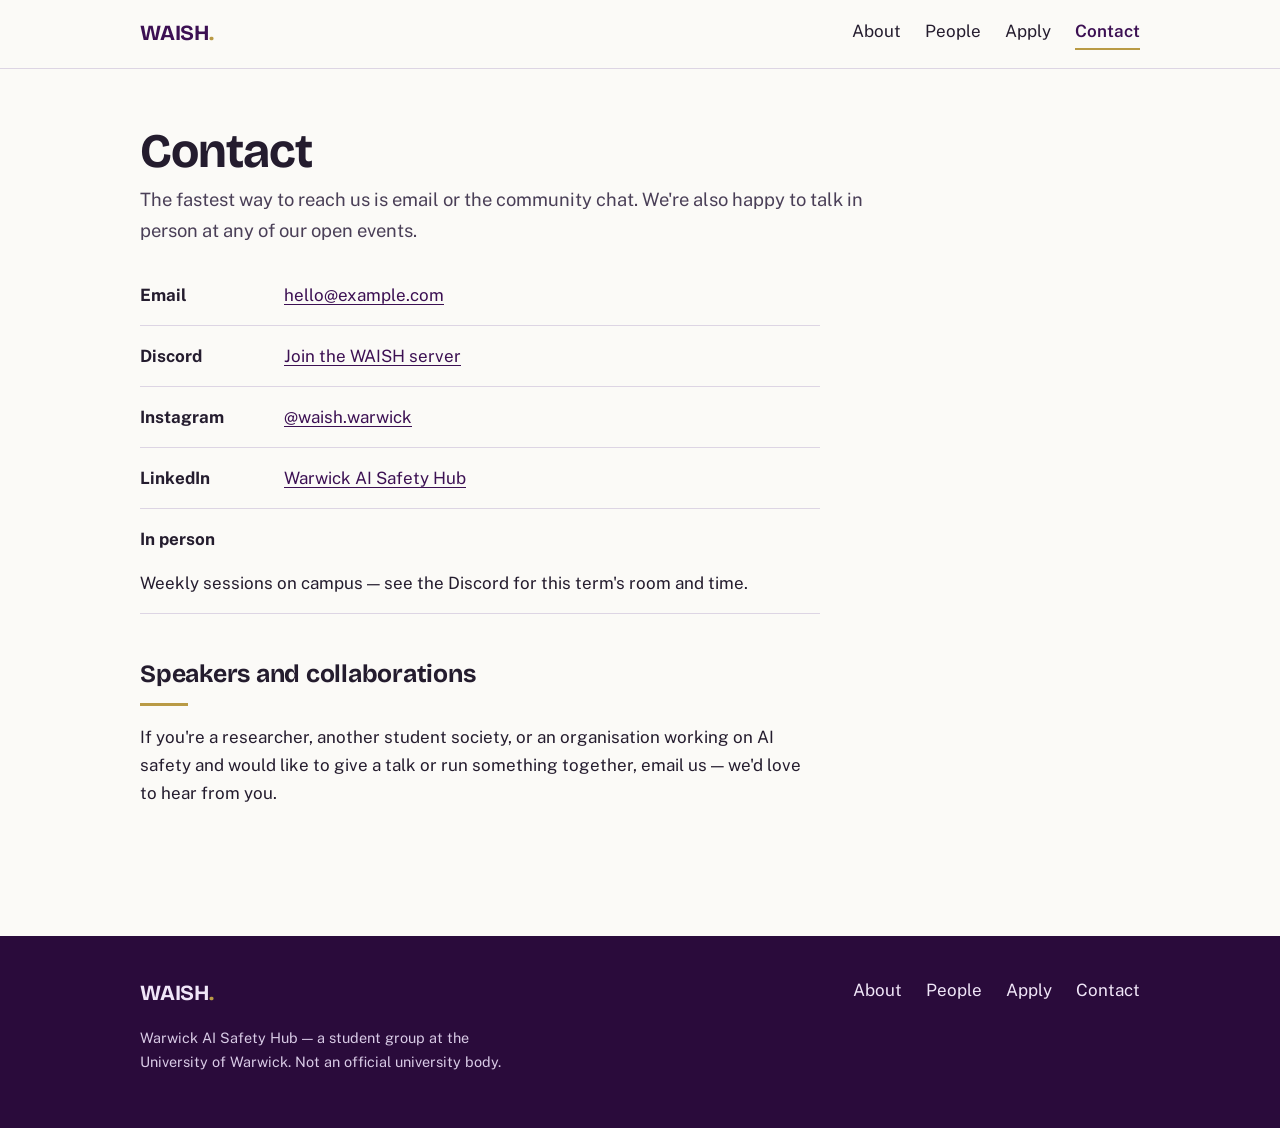
==== contact.html @ ca05f269 "Add files via upload" ====
<!DOCTYPE html>
<html lang="en-GB">
<head>
  <meta charset="UTF-8">
  <meta name="viewport" content="width=device-width, initial-scale=1.0">
  <title>Contact — Warwick AI Safety Hub</title>
  <link rel="preconnect" href="https://fonts.googleapis.com">
  <link href="https://fonts.googleapis.com/css2?family=Bricolage+Grotesque:wght@500;700&family=Public+Sans:wght@400;600;700&display=swap" rel="stylesheet">
  <link rel="stylesheet" href="style.css">
</head>
<body>

<header class="site-header">
  <div class="inner">
    <a class="wordmark" href="index.html">WAISH<span>.</span></a>
    <nav class="site-nav" aria-label="Main">
      <a href="index.html">About</a>
      <a href="people.html">People</a>
      <a href="apply.html">Apply</a>
      <a href="contact.html" aria-current="page">Contact</a>
    </nav>
  </div>
</header>

<main>
  <h1 class="page-title">Contact</h1>
  <p class="page-lede">The fastest way to reach us is email or the community chat. We're also happy to talk in person at any of our open events.</p>

  <ul class="contact-list">
    <!-- Swap the placeholders for your real details -->
    <li><span class="label">Email</span> <a href="mailto:hello@example.com">hello@example.com</a></li>
    <li><span class="label">Discord</span> <a href="#">Join the WAISH server</a></li>
    <li><span class="label">Instagram</span> <a href="#">@waish.warwick</a></li>
    <li><span class="label">LinkedIn</span> <a href="#">Warwick AI Safety Hub</a></li>
    <li><span class="label">In person</span> <span>Weekly sessions on campus — see the Discord for this term's room and time.</span></li>
  </ul>

  <h2>Speakers and collaborations</h2>
  <p>If you're a researcher, another student society, or an organisation working on AI safety and would like to give a talk or run something together, email us — we'd love to hear from you.</p>
</main>

<footer class="site-footer">
  <div class="inner">
    <div>
      <a class="wordmark" href="index.html" style="color:#f0e6f8">WAISH<span>.</span></a>
      <p class="fine">Warwick AI Safety Hub — a student group at the University of Warwick. Not an official university body.</p>
    </div>
    <nav class="site-nav" aria-label="Footer">
      <a href="index.html">About</a>
      <a href="people.html">People</a>
      <a href="apply.html">Apply</a>
      <a href="contact.html">Contact</a>
    </nav>
  </div>
</footer>

</body>
</html>
---- style.css ----
/* ============================================================
   WAISH — Warwick AI Safety Hub
   ------------------------------------------------------------
   CUSTOMISE HERE: colours, fonts and spacing all live in the
   variables below. Change a value once and it applies site-wide.
   ============================================================ */

:root {
  /* Colours (Warwick aubergine + gold) */
  --ink: #241c2e;          /* body text */
  --paper: #fbfaf7;        /* page background */
  --aubergine: #3c1053;    /* primary brand colour */
  --aubergine-deep: #2a0b3b;
  --gold: #b99a45;         /* accent */
  --lilac: #efe9f4;        /* tinted surface */
  --line: #ddd5e4;         /* hairlines */

  /* Type */
  --font-display: "Bricolage Grotesque", Georgia, serif;
  --font-body: "Public Sans", system-ui, -apple-system, sans-serif;

  /* Layout */
  --measure: 68ch;         /* max width of running text */
  --page-max: 1080px;      /* max width of the page */
  --pad: clamp(1.25rem, 4vw, 2.5rem);
}

* { box-sizing: border-box; }

html { scroll-behavior: smooth; }
@media (prefers-reduced-motion: reduce) {
  html { scroll-behavior: auto; }
  * { animation: none !important; transition: none !important; }
}

body {
  margin: 0;
  background: var(--paper);
  color: var(--ink);
  font-family: var(--font-body);
  font-size: 1.0625rem;
  line-height: 1.65;
}

a { color: var(--aubergine); text-decoration-thickness: 1px; text-underline-offset: 3px; }
a:hover { color: var(--aubergine-deep); text-decoration-thickness: 2px; }
:focus-visible { outline: 3px solid var(--gold); outline-offset: 2px; }

/* ---------- Header & navigation ---------- */

.site-header {
  border-bottom: 1px solid var(--line);
  background: var(--paper);
}

.site-header .inner {
  max-width: var(--page-max);
  margin: 0 auto;
  padding: 1rem var(--pad);
  display: flex;
  align-items: center;
  justify-content: space-between;
  gap: 1rem;
  flex-wrap: wrap;
}

.wordmark {
  font-family: var(--font-display);
  font-weight: 700;
  font-size: 1.35rem;
  letter-spacing: -0.01em;
  color: var(--aubergine);
  text-decoration: none;
}
.wordmark span { color: var(--gold); }

.site-nav { display: flex; gap: 1.5rem; flex-wrap: wrap; }
.site-nav a {
  text-decoration: none;
  color: var(--ink);
  padding-bottom: 3px;
  border-bottom: 2px solid transparent;
}
.site-nav a:hover { border-bottom-color: var(--line); }
.site-nav a[aria-current="page"] {
  border-bottom-color: var(--gold);
  color: var(--aubergine);
  font-weight: 600;
}

/* ---------- Hero ---------- */

.hero {
  position: relative;
  background: var(--aubergine);
  color: #f4eefa;
  overflow: hidden;
}
.hero .inner {
  position: relative;
  max-width: var(--page-max);
  margin: 0 auto;
  padding: clamp(3rem, 9vw, 6rem) var(--pad);
}
.hero h1 {
  font-family: var(--font-display);
  font-size: clamp(2.2rem, 6vw, 3.8rem);
  line-height: 1.08;
  letter-spacing: -0.02em;
  margin: 0 0 1rem;
  max-width: 16ch;
}
.hero p {
  max-width: 52ch;
  font-size: 1.15rem;
  margin: 0 0 2rem;
  color: #e4d9ee;
}
.hero .field {
  position: absolute;
  inset: 0;
  opacity: 0.35;
  pointer-events: none;
}

.button {
  display: inline-block;
  background: var(--gold);
  color: var(--aubergine-deep);
  font-weight: 700;
  text-decoration: none;
  padding: 0.75rem 1.5rem;
  border-radius: 4px;
}
.button:hover { background: #cbae5c; color: var(--aubergine-deep); }
.button.quiet {
  background: transparent;
  color: inherit;
  border: 1px solid currentColor;
  margin-left: 0.75rem;
}

/* ---------- Page body ---------- */

main { max-width: var(--page-max); margin: 0 auto; padding: 2.5rem var(--pad) 4rem; }

h1.page-title {
  font-family: var(--font-display);
  font-size: clamp(2rem, 5vw, 3rem);
  letter-spacing: -0.02em;
  line-height: 1.1;
  margin: 1rem 0 0.5rem;
}
.page-lede { max-width: var(--measure); font-size: 1.15rem; color: #4a3f57; margin-top: 0; }

h2 {
  font-family: var(--font-display);
  font-size: 1.55rem;
  letter-spacing: -0.01em;
  margin: 2.5rem 0 0.75rem;
}
h2::after {
  content: "";
  display: block;
  width: 3rem;
  height: 3px;
  background: var(--gold);
  margin-top: 0.5rem;
}

p, ul, ol { max-width: var(--measure); }

/* ---------- Activity list (home) ---------- */

.activities { display: grid; grid-template-columns: repeat(auto-fit, minmax(260px, 1fr)); gap: 2rem; margin-top: 1.5rem; }
.activity { border-top: 3px solid var(--aubergine); padding-top: 1rem; }
.activity h3 { font-family: var(--font-display); font-size: 1.2rem; margin: 0 0 0.4rem; }
.activity p { margin: 0; font-size: 0.98rem; }

/* ---------- People ---------- */

.people { display: grid; grid-template-columns: repeat(auto-fill, minmax(230px, 1fr)); gap: 2rem; margin-top: 2rem; }
.person img, .person .placeholder {
  width: 100%;
  aspect-ratio: 1;
  object-fit: cover;
  border-radius: 6px;
  background: var(--lilac);
  display: grid;
  place-items: center;
  color: var(--aubergine);
  font-family: var(--font-display);
  font-size: 2.5rem;
}
.person h3 { font-family: var(--font-display); font-size: 1.15rem; margin: 0.75rem 0 0.1rem; }
.person .role { color: var(--aubergine); font-weight: 600; font-size: 0.95rem; margin: 0 0 0.35rem; }
.person p { font-size: 0.95rem; margin: 0; }

/* ---------- Apply steps ---------- */

.steps { list-style: none; counter-reset: step; padding: 0; margin: 1.5rem 0 0; max-width: var(--measure); }
.steps li {
  counter-increment: step;
  position: relative;
  padding: 0 0 1.75rem 3.5rem;
  border-left: 1px solid var(--line);
  margin-left: 1.1rem;
}
.steps li:last-child { border-left-color: transparent; padding-bottom: 0; }
.steps li::before {
  content: counter(step);
  position: absolute;
  left: -1.15rem;
  top: -0.2rem;
  width: 2.2rem;
  height: 2.2rem;
  border-radius: 50%;
  background: var(--aubergine);
  color: var(--paper);
  font-family: var(--font-display);
  font-weight: 700;
  display: grid;
  place-items: center;
}
.steps h3 { font-family: var(--font-display); font-size: 1.15rem; margin: 0 0 0.25rem; }
.steps p { margin: 0; }

.notice {
  background: var(--lilac);
  border-left: 4px solid var(--gold);
  padding: 1rem 1.25rem;
  max-width: var(--measure);
  border-radius: 0 6px 6px 0;
}

/* ---------- Contact ---------- */

.contact-list { list-style: none; padding: 0; max-width: var(--measure); }
.contact-list li { padding: 1rem 0; border-bottom: 1px solid var(--line); display: flex; gap: 1rem; flex-wrap: wrap; }
.contact-list .label { font-weight: 700; min-width: 8rem; }

/* ---------- Footer ---------- */

.site-footer { background: var(--aubergine-deep); color: #d9cbe6; margin-top: 3rem; }
.site-footer .inner {
  max-width: var(--page-max);
  margin: 0 auto;
  padding: 2.5rem var(--pad);
  display: flex;
  justify-content: space-between;
  gap: 2rem;
  flex-wrap: wrap;
}
.site-footer a { color: #f0e6f8; }
.site-footer .fine { font-size: 0.9rem; max-width: 44ch; }
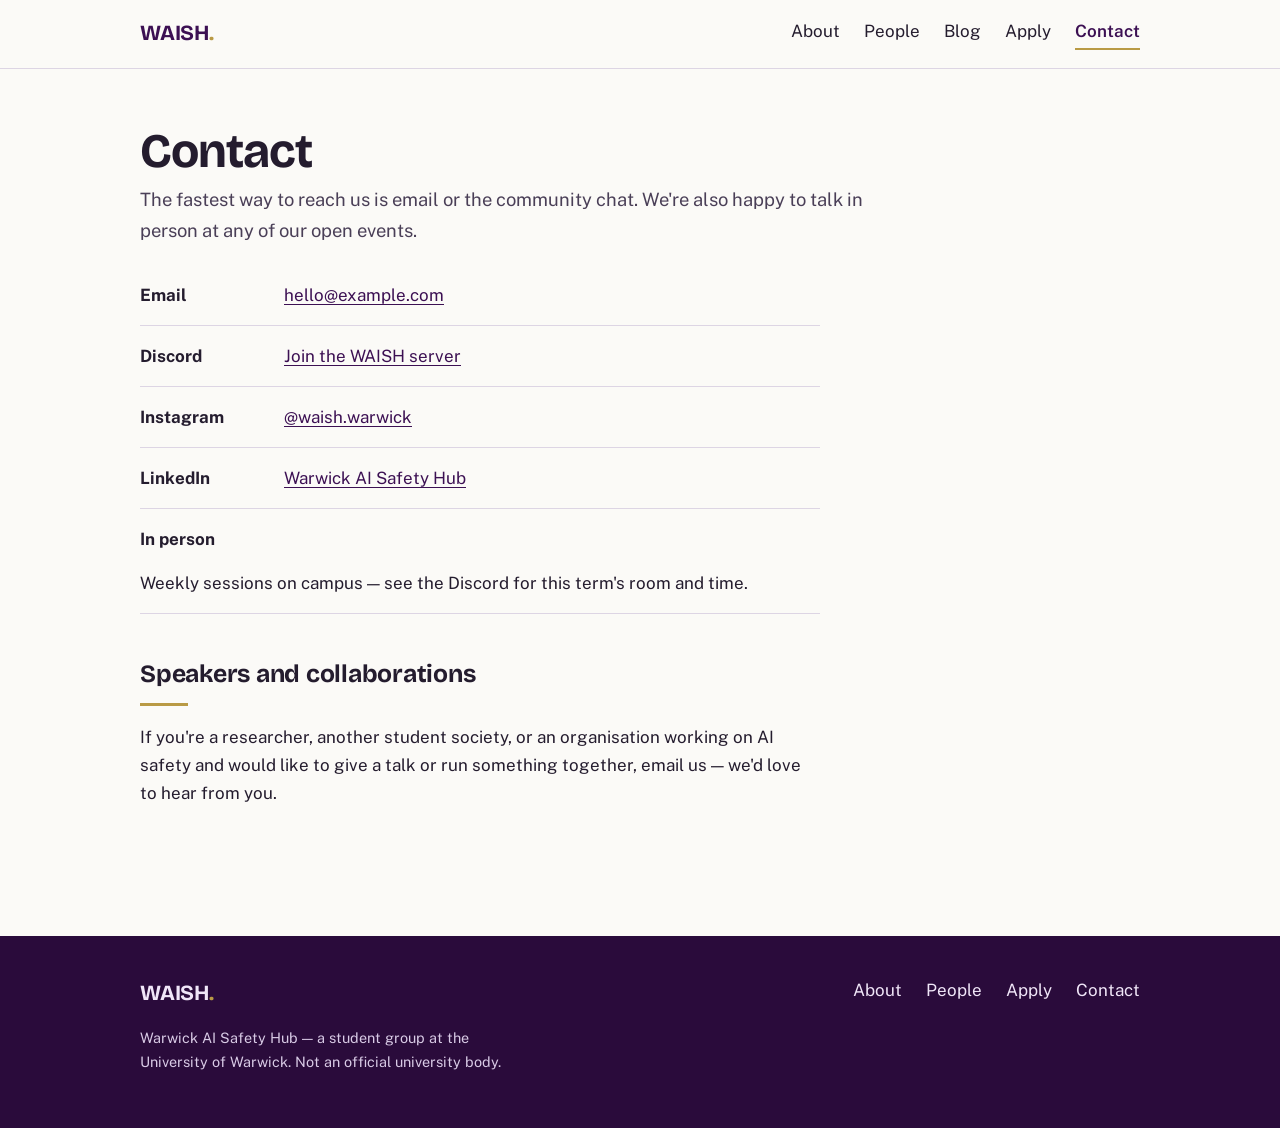
==== commit a769761a: "Update contact.html" ====
--- a/contact.html
+++ b/contact.html
@@ -16,6 +16,7 @@
     <nav class="site-nav" aria-label="Main">
       <a href="index.html">About</a>
       <a href="people.html">People</a>
+      <a href="https://waish.substack.com">Blog</a>
       <a href="apply.html">Apply</a>
       <a href="contact.html" aria-current="page">Contact</a>
     </nav>
